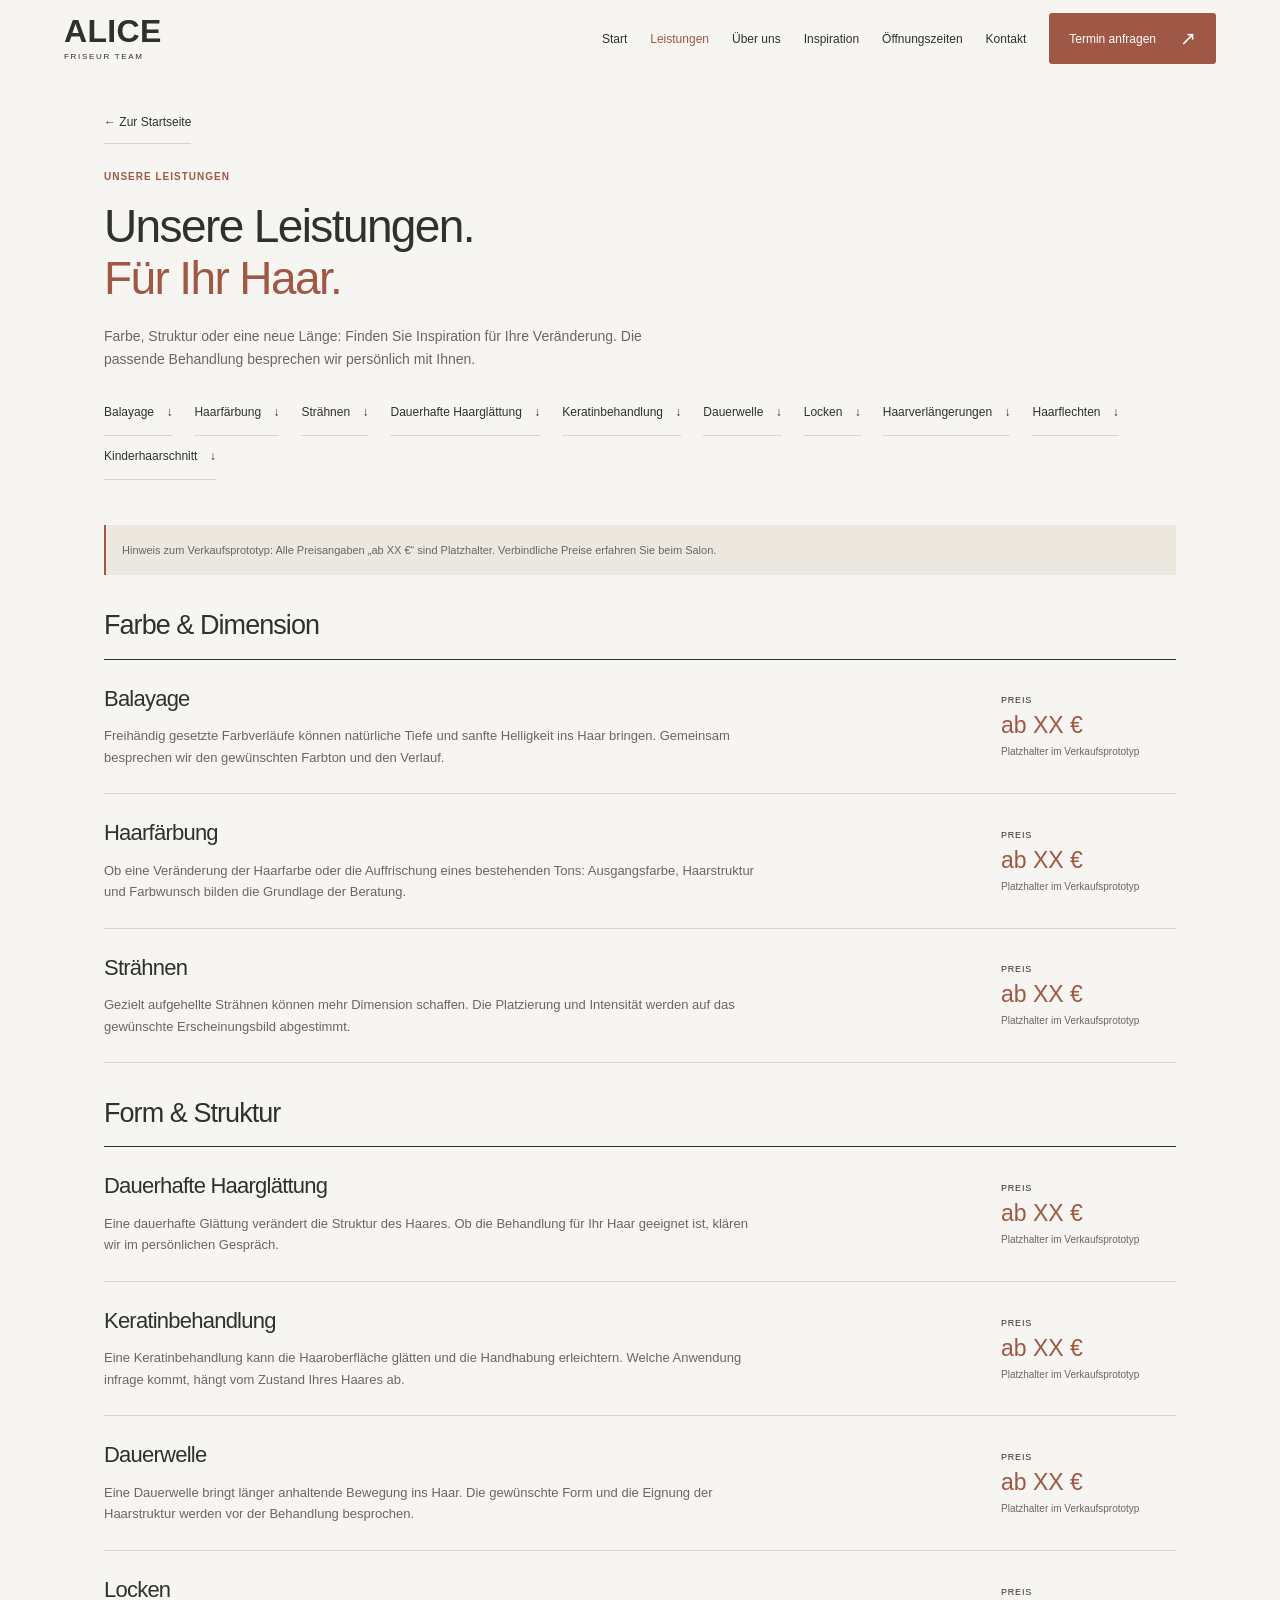
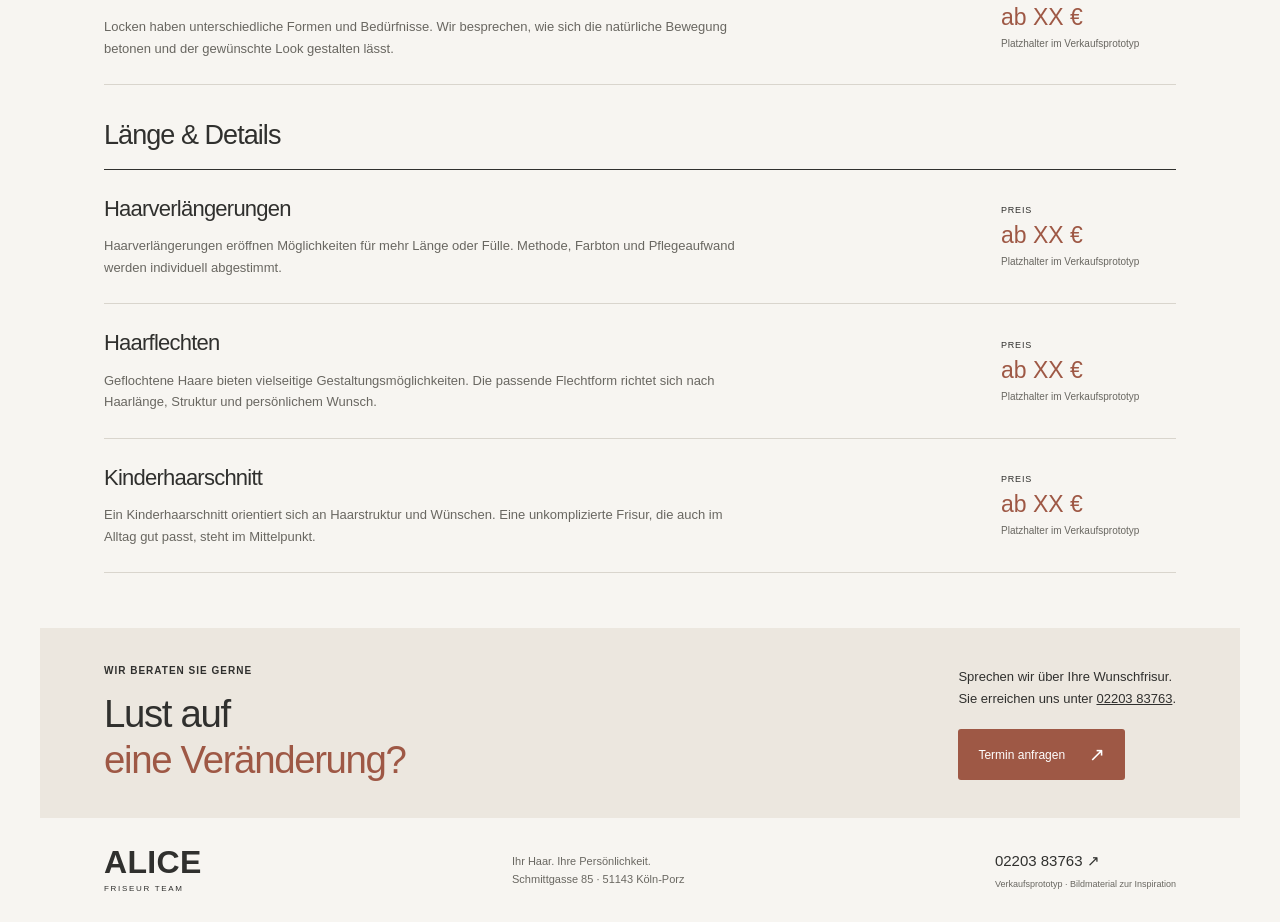
==== leistungen.html @ 69f2fb5c "Initial website" ====
<!doctype html><html lang="de"><head><meta charset="UTF-8"><meta name="viewport" content="width=device-width, initial-scale=1"><meta name="theme-color" content="#f7f5f1"><title>Leistungen | Alice Friseur Team in Köln-Porz</title><meta name="description" content="Entdecken Sie alle Leistungen von Alice Friseur Team: Balayage, Haarfarbe, Strähnen, Haarverlängerungen, Locken und mehr in Köln-Porz."><link rel="icon" href="assets/favicon.svg" type="image/svg+xml"><link rel="stylesheet" href="style.css"><script src="script.js?v=2" defer></script></head><body><a class="skip-link" href="#inhalt">Zum Inhalt springen</a><header class="site-header"><a class="brand" href="index.html" aria-label="Alice Friseur Team – Startseite">ALICE<span>FRISEUR TEAM</span></a><button class="menu-toggle" aria-expanded="false" aria-controls="navigation"><span></span><span></span><span class="sr-only">Menü öffnen</span></button><nav id="navigation" aria-label="Hauptnavigation"><a href="index.html" >Start</a><a href="leistungen.html" aria-current="page">Leistungen</a><a href="index.html#ueber-uns">Über uns</a><a href="index.html#inspiration">Inspiration</a><a href="index.html#oeffnungszeiten">Öffnungszeiten</a><a href="index.html#kontakt">Kontakt</a><a class="button nav-cta" href="tel:+49220383763">Termin anfragen <span aria-hidden="true">↗</span></a></nav></header><main id="inhalt"><section class="detail-hero section"><a class="text-link" href="index.html">← Zur Startseite</a><p class="eyebrow">UNSERE LEISTUNGEN</p><h1>Unsere Leistungen.<br><em>Für Ihr Haar.</em></h1><p>Farbe, Struktur oder eine neue Länge: Finden Sie Inspiration für Ihre Veränderung. Die passende Behandlung besprechen wir persönlich mit Ihnen.</p><nav class="service-jump" aria-label="Direkt zu einer Leistung"><a href="#balayage">Balayage <span aria-hidden="true">↓</span></a><a href="#haarfaerbung">Haarfärbung <span aria-hidden="true">↓</span></a><a href="#highlights">Strähnen <span aria-hidden="true">↓</span></a><a href="#haarglaettung">Dauerhafte Haarglättung <span aria-hidden="true">↓</span></a><a href="#keratinbehandlung">Keratinbehandlung <span aria-hidden="true">↓</span></a><a href="#dauerwelle">Dauerwelle <span aria-hidden="true">↓</span></a><a href="#locken">Locken <span aria-hidden="true">↓</span></a><a href="#extensions">Haarverlängerungen <span aria-hidden="true">↓</span></a><a href="#haarflechten">Haarflechten <span aria-hidden="true">↓</span></a><a href="#kinderhaarschnitt">Kinderhaarschnitt <span aria-hidden="true">↓</span></a></nav></section><div class="detail-content section"><p class="price-disclaimer">Hinweis zum Verkaufsprototyp: Alle Preisangaben „ab XX €“ sind Platzhalter. Verbindliche Preise erfahren Sie beim Salon.</p><section class="detail-group"><h2>Farbe & Dimension</h2><article class="detail-row" id="balayage"><div><h3>Balayage</h3><p>Freihändig gesetzte Farbverläufe können natürliche Tiefe und sanfte Helligkeit ins Haar bringen. Gemeinsam besprechen wir den gewünschten Farbton und den Verlauf.</p></div><div class="price"><span>PREIS</span><!-- PREISPLATZHALTER: Hier den bestätigten Salonpreis einsetzen. --><strong>ab XX €</strong><small>Platzhalter im Verkaufsprototyp</small></div></article><article class="detail-row" id="haarfaerbung"><div><h3>Haarfärbung</h3><p>Ob eine Veränderung der Haarfarbe oder die Auffrischung eines bestehenden Tons: Ausgangsfarbe, Haarstruktur und Farbwunsch bilden die Grundlage der Beratung.</p></div><div class="price"><span>PREIS</span><!-- PREISPLATZHALTER: Hier den bestätigten Salonpreis einsetzen. --><strong>ab XX €</strong><small>Platzhalter im Verkaufsprototyp</small></div></article><article class="detail-row" id="highlights"><div><h3>Strähnen</h3><p>Gezielt aufgehellte Strähnen können mehr Dimension schaffen. Die Platzierung und Intensität werden auf das gewünschte Erscheinungsbild abgestimmt.</p></div><div class="price"><span>PREIS</span><!-- PREISPLATZHALTER: Hier den bestätigten Salonpreis einsetzen. --><strong>ab XX €</strong><small>Platzhalter im Verkaufsprototyp</small></div></article></section><section class="detail-group"><h2>Form & Struktur</h2><article class="detail-row" id="haarglaettung"><div><h3>Dauerhafte Haarglättung</h3><p>Eine dauerhafte Glättung verändert die Struktur des Haares. Ob die Behandlung für Ihr Haar geeignet ist, klären wir im persönlichen Gespräch.</p></div><div class="price"><span>PREIS</span><!-- PREISPLATZHALTER: Hier den bestätigten Salonpreis einsetzen. --><strong>ab XX €</strong><small>Platzhalter im Verkaufsprototyp</small></div></article><article class="detail-row" id="keratinbehandlung"><div><h3>Keratinbehandlung</h3><p>Eine Keratinbehandlung kann die Haaroberfläche glätten und die Handhabung erleichtern. Welche Anwendung infrage kommt, hängt vom Zustand Ihres Haares ab.</p></div><div class="price"><span>PREIS</span><!-- PREISPLATZHALTER: Hier den bestätigten Salonpreis einsetzen. --><strong>ab XX €</strong><small>Platzhalter im Verkaufsprototyp</small></div></article><article class="detail-row" id="dauerwelle"><div><h3>Dauerwelle</h3><p>Eine Dauerwelle bringt länger anhaltende Bewegung ins Haar. Die gewünschte Form und die Eignung der Haarstruktur werden vor der Behandlung besprochen.</p></div><div class="price"><span>PREIS</span><!-- PREISPLATZHALTER: Hier den bestätigten Salonpreis einsetzen. --><strong>ab XX €</strong><small>Platzhalter im Verkaufsprototyp</small></div></article><article class="detail-row" id="locken"><div><h3>Locken</h3><p>Locken haben unterschiedliche Formen und Bedürfnisse. Wir besprechen, wie sich die natürliche Bewegung betonen und der gewünschte Look gestalten lässt.</p></div><div class="price"><span>PREIS</span><!-- PREISPLATZHALTER: Hier den bestätigten Salonpreis einsetzen. --><strong>ab XX €</strong><small>Platzhalter im Verkaufsprototyp</small></div></article></section><section class="detail-group"><h2>Länge & Details</h2><article class="detail-row" id="extensions"><div><h3>Haarverlängerungen</h3><p>Haarverlängerungen eröffnen Möglichkeiten für mehr Länge oder Fülle. Methode, Farbton und Pflegeaufwand werden individuell abgestimmt.</p></div><div class="price"><span>PREIS</span><!-- PREISPLATZHALTER: Hier den bestätigten Salonpreis einsetzen. --><strong>ab XX €</strong><small>Platzhalter im Verkaufsprototyp</small></div></article><article class="detail-row" id="haarflechten"><div><h3>Haarflechten</h3><p>Geflochtene Haare bieten vielseitige Gestaltungsmöglichkeiten. Die passende Flechtform richtet sich nach Haarlänge, Struktur und persönlichem Wunsch.</p></div><div class="price"><span>PREIS</span><!-- PREISPLATZHALTER: Hier den bestätigten Salonpreis einsetzen. --><strong>ab XX €</strong><small>Platzhalter im Verkaufsprototyp</small></div></article><article class="detail-row" id="kinderhaarschnitt"><div><h3>Kinderhaarschnitt</h3><p>Ein Kinderhaarschnitt orientiert sich an Haarstruktur und Wünschen. Eine unkomplizierte Frisur, die auch im Alltag gut passt, steht im Mittelpunkt.</p></div><div class="price"><span>PREIS</span><!-- PREISPLATZHALTER: Hier den bestätigten Salonpreis einsetzen. --><strong>ab XX €</strong><small>Platzhalter im Verkaufsprototyp</small></div></article></section></div><section class="detail-contact section"><div><p class="eyebrow">WIR BERATEN SIE GERNE</p><h2>Lust auf<br><em>eine Veränderung?</em></h2></div><div><p>Sprechen wir über Ihre Wunschfrisur.<br>Sie erreichen uns unter <a href="tel:+49220383763">02203 83763</a>.</p><a class="button" href="tel:+49220383763">Termin anfragen <span aria-hidden="true">↗</span></a></div></section></main><footer><a class="brand" href="index.html">ALICE<span>FRISEUR TEAM</span></a><p>Ihr Haar. Ihre Persönlichkeit.<br>Schmittgasse 85 · 51143 Köln-Porz</p><div><a href="tel:+49220383763">02203 83763 ↗</a><span class="prototype-note">Verkaufsprototyp · Bildmaterial zur Inspiration</span></div></footer></body></html>
---- style.css ----
/* Alice Friseur Team — ruhige Typografie, warme Neutraltöne, lokale Bilder. */
:root{--paper:#f7f5f1;--ink:#30302e;--muted:#696761;--accent:#9e5845;--line:#d9d5cd;--sand:#ece7df;--dark:#30312f}*{box-sizing:border-box}html{scroll-behavior:smooth;scroll-padding-top:24px}body{margin:0;background:var(--paper);color:var(--ink);font-family:'Segoe UI',Arial,sans-serif;-webkit-font-smoothing:antialiased}a{color:inherit;text-decoration:none}button{font:inherit}img{display:block;width:100%;height:auto}h1,h2,h3,p,figure{margin:0}p{line-height:1.65}h1,h2,h3{font-weight:500;letter-spacing:-.035em}h1{font-size:clamp(34px,4.3vw,59px);line-height:1.14}h2{font-size:clamp(28px,3vw,40px);line-height:1.2}h3{font-size:21px;line-height:1.3}em{font-style:normal;color:var(--accent)}a:focus-visible,button:focus-visible{outline:3px solid var(--accent);outline-offset:5px}.sr-only{position:absolute;width:1px;height:1px;padding:0;margin:-1px;overflow:hidden;clip:rect(0,0,0,0);white-space:nowrap;border:0}.skip-link{position:fixed;left:20px;top:-100px;z-index:100;background:var(--ink);color:#fff;padding:15px}.skip-link:focus{top:12px}.site-header{height:78px;max-width:1320px;margin:auto;padding:0 5%;display:flex;align-items:center;justify-content:space-between;gap:22px}.brand{font-size:32px;font-weight:650;letter-spacing:.01em;line-height:.9}.brand span{display:block;font-size:8px;font-weight:500;letter-spacing:.21em;margin-top:8px}.site-header nav{display:flex;align-items:center;gap:23px;font-size:12px}.site-header nav>a:not(.button){padding:15px 0}.site-header nav>a[aria-current]{color:var(--accent)}.button{display:inline-flex;align-items:center;justify-content:space-between;gap:24px;min-height:46px;padding:14px 20px;background:var(--accent);color:#fff;font-size:12px;border-radius:3px;transition:background .2s}.button:hover{background:#7f4637}.button span{font-size:19px}.menu-toggle{display:none}.section{max-width:1200px;margin:auto;padding:55px 5%}.eyebrow{font-size:10px;letter-spacing:.1em;font-weight:600;text-transform:uppercase;line-height:1.5}.text-link{display:inline-flex;align-items:center;gap:17px;min-height:44px;font-size:12px;border-bottom:1px solid var(--line)}.text-link:hover{color:var(--accent);border-color:var(--accent)}
.hero{max-width:1320px;margin:auto;padding:32px 5% 35px;display:grid;grid-template-columns:1fr 1.08fr;gap:6%;align-items:center}.hero-copy>.eyebrow{color:var(--accent);margin-bottom:22px}.hero h1{margin-bottom:22px}.hero-copy>p:not(.eyebrow){font-size:15px;max-width:390px;color:var(--muted)}.hero-actions{display:flex;gap:22px;align-items:center;flex-wrap:wrap;margin-top:24px}.hero-address{display:inline-block;margin-top:27px;font-size:11px;color:var(--muted)}.hero-figure{position:relative}.hero-image{aspect-ratio:1.12;object-fit:cover;object-position:center;border-radius:3px}.hero-figure figcaption{font-size:10px;color:var(--muted);padding-top:12px}.statement-strip{max-width:1188px;margin:auto;display:flex;justify-content:space-between;gap:20px;padding:16px 0;border-top:1px solid var(--line);border-bottom:1px solid var(--line);font-size:12px;color:var(--muted)}.statement-strip a{min-height:30px;display:flex;align-items:center}.statement-strip>span{align-self:center}.section-heading{display:grid;grid-template-columns:1fr 1fr;gap:12px 40px;align-items:end;margin-bottom:27px}.section-heading>.eyebrow{grid-column:1/-1;color:var(--accent)}.section-heading>p:last-child{font-size:14px;color:var(--muted);max-width:360px}.featured-services{display:grid;grid-template-columns:repeat(3,minmax(0,1fr));gap:22px}.featured-services>a{display:block;background:#f0ede7;border-radius:3px;overflow:hidden;transition:background .25s}.featured-services>a:hover{background:#e9e3d9}.featured-services img{height:245px;object-fit:cover;object-position:center 37%}.feature-photo-caption{padding:17px 18px 19px}.feature-photo-caption h3{display:flex;justify-content:space-between;align-items:center;gap:10px;font-size:21px}.feature-photo-caption h3>span{color:var(--accent);font-size:21px}.feature-photo-caption p{font-size:12px;margin-top:7px;color:var(--muted)}.more-heading{display:flex;justify-content:space-between;gap:20px;align-items:center;margin:30px 0 13px}.more-heading h3{font-size:19px}.more-heading>.eyebrow{font-size:8px;color:var(--muted)}.services-list{border-top:1px solid var(--line)}.service-row{display:grid;grid-template-columns:27px 1.15fr 1fr 22px;gap:14px;align-items:center;padding:15px 0;border-bottom:1px solid var(--line);transition:background .2s}.service-row:hover{background:var(--sand)}.service-number{font-size:9px;color:var(--accent)}.service-row h3{font-size:17px}.service-row p{font-size:12px;color:var(--muted)}.row-arrow{font-size:19px;color:var(--accent)}.all-services{margin-top:16px}.about{display:grid;grid-template-columns:.85fr 1.15fr;gap:6%;align-items:center;background:var(--sand);padding-top:35px;padding-bottom:35px}.about-photo img{height:330px;object-fit:cover;object-position:center 43%;border-radius:3px}.about-photo figcaption{font-size:9px;color:var(--muted);padding-top:9px}.about-copy>.eyebrow{color:var(--accent)}.about h2{margin:16px 0 20px}.about-copy>p:not(.eyebrow){font-size:13px;color:var(--muted);margin-top:13px;max-width:480px}.inspiration-heading{display:flex;justify-content:space-between;align-items:end;gap:35px;margin-bottom:26px}.inspiration-heading h2{margin-top:12px}.inspiration-heading .eyebrow{color:var(--accent)}.inspiration-heading>p{font-size:13px;max-width:365px;color:var(--muted)}.inspiration-heading small{display:block;font-size:10px;margin-top:8px;line-height:1.5}.gallery{display:grid;grid-template-columns:1.2fr .8fr .9fr 1.1fr;gap:18px;align-items:start}.gallery img{height:265px;object-fit:cover;border-radius:3px}.gallery figure:nth-child(1) img{object-position:48% 45%}.gallery figure:nth-child(2) img{object-position:center 28%}.gallery figure:nth-child(3) img{object-fit:contain;background:#d1c7af}.gallery figure:nth-child(4) img{object-fit:contain;background:#090909}.gallery figcaption{font-size:11px;color:var(--muted);padding-top:10px}.visit{max-width:none;background:var(--dark);color:var(--paper);display:grid;grid-template-columns:1fr 1fr;gap:8%;padding:46px max(5%,calc((100% - 1080px)/2))}.visit em{color:#d7ae9e}.visit h2{font-size:36px;margin:15px 0 17px}.visit-intro>p:not(.eyebrow){font-size:13px;color:#d0cfca;max-width:355px}.phone-link{font-size:29px;letter-spacing:-.025em;display:flex;align-items:center;gap:35px;margin:20px 0}.phone-link span{color:#d7ae9e}.contact-actions{display:flex;align-items:center;gap:22px;flex-wrap:wrap}.visit .text-link{border-color:#7a7a73}.visit .text-link:hover{color:#e4c5b7}.visit a:focus-visible{outline-color:#fff}address{font-style:normal;font-size:13px;line-height:1.65;margin-top:23px}address strong{font-weight:500;font-size:11px;letter-spacing:.07em}.hours h3{font-size:23px;margin:15px 0 12px}.hours dl{margin:0}.hours dl>div{display:flex;justify-content:space-between;gap:20px;border-bottom:1px solid #575851;padding:12px 0;font-size:13px}.hours dd{margin:0;font-variant-numeric:tabular-nums}.closed{color:#c7c7bf}.hours-note{font-size:10px;color:#c7c7bf;margin-top:16px}footer{max-width:1200px;margin:auto;padding:30px 5%;display:flex;align-items:center;justify-content:space-between;gap:25px}footer p{font-size:11px;color:var(--muted)}footer>div>a{font-size:15px}.prototype-note{display:block;font-size:9px;color:var(--muted);margin-top:9px}
.detail-hero{padding-top:22px;padding-bottom:30px}.detail-hero>.eyebrow{margin:25px 0 16px;color:var(--accent)}.detail-hero h1{font-size:46px}.detail-hero>p:not(.eyebrow){max-width:570px;font-size:14px;color:var(--muted);margin-top:20px}.service-jump{display:flex;flex-wrap:wrap;gap:0 22px;margin-top:21px}.service-jump a{font-size:12px;min-height:44px;padding:13px 0;border-bottom:1px solid var(--line)}.service-jump span{margin-left:9px}.detail-content{padding-top:15px}.price-disclaimer{padding:16px;background:var(--sand);font-size:11px;color:var(--muted);border-left:2px solid var(--accent)}.detail-group{margin-top:34px}.detail-group h2{font-size:27px;border-bottom:1px solid var(--ink);padding-bottom:17px}.detail-row{display:grid;grid-template-columns:1fr 175px;gap:7%;padding:25px 0;border-bottom:1px solid var(--line);scroll-margin-top:24px}.detail-row h3{font-size:22px}.detail-row p{font-size:13px;color:var(--muted);margin-top:12px;max-width:650px}.price{display:flex;flex-direction:column;gap:7px;align-self:center}.price>span{font-size:9px;letter-spacing:.09em}.price strong{font-size:23px;font-weight:500;color:var(--accent)}.price small{font-size:10px;color:var(--muted)}.detail-contact{display:flex;align-items:center;justify-content:space-between;gap:40px;background:var(--sand);padding-top:35px;padding-bottom:35px}.detail-contact h2{margin-top:13px}.detail-contact p:not(.eyebrow){font-size:13px;margin-bottom:20px}.detail-contact p a{text-decoration:underline}
@media(max-width:1200px){.statement-strip{margin-left:5%;margin-right:5%}.site-header nav{gap:17px}.featured-services img{height:220px}.gallery img{height:235px}}@media(max-width:900px){.site-header{height:72px}.menu-toggle{display:flex;flex-direction:column;justify-content:center;gap:6px;background:none;border:1px solid var(--line);width:44px;height:44px;padding:11px;z-index:20}.menu-toggle>span:not(.sr-only){height:1px;width:20px;background:var(--ink);transition:transform .2s}.menu-toggle[aria-expanded=true]>span:first-child{transform:translateY(3.5px) rotate(45deg)}.menu-toggle[aria-expanded=true]>span:nth-child(2){transform:translateY(-3.5px) rotate(-45deg)}.site-header nav{display:none;position:absolute;top:72px;left:0;right:0;background:var(--paper);padding:17px 5% 23px;z-index:10;border-bottom:1px solid var(--line)}.site-header nav.is-open{display:flex;align-items:stretch;flex-direction:column;gap:0}.site-header nav>a:not(.button){font-size:14px;padding:12px 0;min-height:44px}.site-header nav>.button{align-self:start;margin-top:10px}.hero{gap:4%;padding-top:24px}.hero h1{font-size:38px}.hero-copy>p:not(.eyebrow){font-size:13px}.hero-actions{gap:10px;margin-top:18px}.hero-address{margin-top:18px;font-size:10px}.hero-image{aspect-ratio:.85}.section{padding:40px 5%}.featured-services{gap:15px}.featured-services img{height:195px}.feature-photo-caption{padding:15px 13px}.feature-photo-caption h3{font-size:18px}.feature-photo-caption p{font-size:11px}.gallery{grid-template-columns:repeat(2,minmax(0,1fr));gap:22px}.gallery img{height:280px}.about-photo img{height:320px}.visit{padding:38px 5%;gap:6%}.visit h2{font-size:32px}}
@media(max-width:600px){.site-header{padding:0 6%;height:68px}.site-header nav{top:68px;padding-left:6%;padding-right:6%}.brand{font-size:29px}.hero{display:flex;flex-direction:column;align-items:stretch;padding:23px 6% 25px;gap:25px}.hero-copy>.eyebrow{font-size:9px;margin-bottom:14px}.hero h1{font-size:35px;margin-bottom:16px}.hero-copy>p:not(.eyebrow){font-size:13px;max-width:100%}.hero-actions{gap:16px}.button{min-height:46px;padding:13px 15px;font-size:11px;gap:16px}.text-link{font-size:11px;gap:11px}.hero-address{margin-top:16px;font-size:10px}.hero-image{aspect-ratio:1.3;object-position:center}.hero-figure figcaption{font-size:9px;padding-top:8px}.statement-strip{margin:0 6%;padding:12px 0;flex-wrap:wrap;gap:3px 18px;font-size:10px;justify-content:space-between}.statement-strip>span{flex-basis:100%}.statement-strip a{min-height:38px}.section{padding:33px 6%}h2{font-size:29px}.section-heading{grid-template-columns:1fr;gap:11px;margin-bottom:22px}.section-heading>p:last-child{font-size:13px;max-width:100%}.eyebrow{font-size:9px}.featured-services{grid-template-columns:1fr;gap:13px}.featured-services>a{display:grid;grid-template-columns:34% 1fr;align-items:center}.featured-services img{height:135px;object-position:center 35%}.feature-photo-caption{padding:15px}.feature-photo-caption h3{font-size:19px}.feature-photo-caption p{font-size:11px;line-height:1.5}.more-heading{display:block;margin:24px 0 12px}.more-heading h3{font-size:18px}.more-heading>.eyebrow{display:block;margin-top:7px}.service-row{grid-template-columns:19px 1fr 20px;gap:6px;padding:13px 0}.service-row h3{font-size:16px;overflow-wrap:anywhere}.service-row p{grid-column:2;grid-row:2;font-size:11px}.row-arrow{grid-column:3;grid-row:1/3}.all-services{margin-top:12px}.about{grid-template-columns:1fr;gap:22px}.about-photo img{height:215px;object-position:center 32%}.about-photo figcaption{font-size:8px}.about h2{margin:13px 0 17px}.about-copy>p:not(.eyebrow){font-size:13px}.inspiration-heading{display:block;margin-bottom:20px}.inspiration-heading h2{margin-top:10px}.inspiration-heading>p{font-size:12px;margin-top:14px}.inspiration-heading small{font-size:9px}.gallery{gap:19px 12px}.gallery img{height:195px}.gallery figcaption{font-size:10px;padding-top:8px}.gallery figure:nth-child(1) img{object-position:50% 40%}.visit{grid-template-columns:1fr;padding:33px 6%;gap:32px}.visit h2{font-size:31px}.phone-link{font-size:28px;margin:18px 0}.contact-actions{gap:19px}.hours h3{font-size:23px}.hours dl>div{padding:11px 0;font-size:12px}footer{display:grid;grid-template-columns:1fr 1fr;padding:25px 6%;gap:23px}footer p{font-size:10px}footer>div{grid-column:1/-1}.detail-hero{padding-top:18px}.detail-hero h1{font-size:34px}.detail-hero>p:not(.eyebrow){font-size:13px}.service-jump{gap:0 17px}.service-jump a{font-size:11px}.detail-content{padding-top:8px}.detail-group{margin-top:27px}.detail-group h2{font-size:25px}.detail-row{grid-template-columns:1fr;gap:18px;padding:22px 0}.detail-row h3{font-size:21px;overflow-wrap:anywhere}.detail-row p{font-size:13px}.price{display:grid;grid-template-columns:auto 1fr;gap:6px 15px;align-items:center}.price small{grid-column:1/-1}.detail-contact{display:block}.detail-contact>div+div{margin-top:23px}}@media(max-width:350px){.hero h1{font-size:31px}.hero-actions{gap:10px}.hero-actions .text-link{font-size:10px}.feature-photo-caption{padding:12px}.feature-photo-caption h3{font-size:17px}.gallery img{height:175px}}
@media(prefers-reduced-motion:no-preference){.hero-copy{animation:appear .6s ease both}@keyframes appear{from{opacity:0;transform:translateY(7px)}to{opacity:1;transform:translateY(0)}}}@media(prefers-reduced-motion:reduce){html{scroll-behavior:auto}*,*:before,*:after{animation:none!important;transition:none!important}}

/* Weiterentwicklung: bildbetonter Einstieg und kontrollierte Bildrhythmen. */
html{scroll-padding-top:94px}.site-header{position:sticky;top:0;z-index:40;max-width:none;background:rgba(247,245,241,.97);border-bottom:1px solid transparent;transition:background .35s,color .35s,box-shadow .35s}.site-header.is-scrolled{box-shadow:0 2px 16px #302b2410;border-bottom-color:var(--line)}.home .site-header{position:fixed;left:0;right:0;color:#fff;background:rgba(31,28,24,.18)}.home .site-header nav>a[aria-current]{color:#e9c7b7}.home .site-header.is-scrolled,.home .site-header.menu-open{background:rgba(247,245,241,.98);color:var(--ink)}.home .site-header.is-scrolled nav>a[aria-current],.home .site-header.menu-open nav>a[aria-current]{color:var(--accent)}.home .site-header .menu-toggle{border-color:#ffffff70}.home .site-header .menu-toggle>span:not(.sr-only){background:#fff}.home .site-header.is-scrolled .menu-toggle,.home .site-header.menu-open .menu-toggle{border-color:var(--line)}.home .site-header.is-scrolled .menu-toggle>span:not(.sr-only),.home .site-header.menu-open .menu-toggle>span:not(.sr-only){background:var(--ink)}
.hero{position:relative;isolation:isolate;display:flex;align-items:center;max-width:none;margin:0;padding:120px max(7%,calc((100% - 1160px)/2)) 110px;height:84svh;min-height:590px;max-height:880px;color:#fff;background:#454039}.hero-image{position:absolute;inset:0;z-index:-2;width:100%;height:100%;aspect-ratio:auto;object-fit:cover;object-position:50% 46%;border-radius:0}.hero:after{content:'';position:absolute;inset:0;z-index:-1;background:linear-gradient(90deg,rgba(24,25,22,.78) 0%,rgba(24,25,22,.53) 42%,rgba(24,25,22,.1) 78%),linear-gradient(0deg,rgba(24,25,22,.35),transparent 35%)}.hero-copy{max-width:620px}.hero-copy>.eyebrow{color:#f1d6c6;font-size:11px;letter-spacing:.13em;margin-bottom:24px}.hero h1{font-size:clamp(42px,4.7vw,68px);line-height:1.12;letter-spacing:-.045em;margin-bottom:25px;text-shadow:0 1px 15px #00000018}.hero h1 em{color:#efd0c0}.hero-copy>p:not(.eyebrow){color:#f4f0e9;font-size:17px;line-height:1.65}.hero-actions{margin-top:29px;gap:26px}.hero .button{padding:17px 23px;background:#a25b46}.hero .button:hover{background:#844631}.hero .text-link{color:white;border-color:#ffffff70}.hero .text-link:hover{border-color:#f1d6c6;color:#f1d6c6}.hero a:focus-visible{outline-color:#fff}.hero-foot{position:absolute;left:7%;right:7%;bottom:25px;display:flex;align-items:center;justify-content:space-between;gap:25px;font-size:10px;letter-spacing:.035em;color:#ece7df}.hero-foot>a{min-height:44px;display:flex;align-items:center;gap:20px}.hero-foot>span{font-size:9px}.statement-strip{padding-top:12px;padding-bottom:12px;border-top:0}.statement-strip>a:nth-child(2){color:var(--accent);font-weight:500}.section-heading>.eyebrow,.inspiration-heading .eyebrow,.about-copy>.eyebrow{display:flex;gap:12px;align-items:center}.section-heading>.eyebrow:before,.inspiration-heading .eyebrow:before,.about-copy>.eyebrow:before{content:'';width:25px;height:1px;background:var(--accent)}
.featured-services{grid-template-columns:1.15fr 1fr 1fr;gap:22px;align-items:start}.featured-services>a{background:transparent;border-radius:3px}.featured-services>a:hover{background:transparent}.featured-services img{height:265px;transition:filter .45s,transform .6s;transform-origin:center}.featured-services>a:first-child img{height:300px}.featured-services>a:last-child{padding-top:24px}.feature-photo-caption{padding:17px 0 11px;border-bottom:1px solid var(--line)}.featured-services>a:hover .feature-photo-caption{border-color:var(--accent)}.featured-services>a:hover img{filter:brightness(1.035)}.more-heading{margin-top:27px}.service-row:hover .row-arrow{transform:translate(2px,-2px)}.row-arrow{transition:transform .3s}.button{transition:background .3s,box-shadow .3s,transform .3s}.button:hover{box-shadow:0 5px 15px #36251b18;transform:translateY(-1px)}
.about{grid-template-columns:1.05fr 1fr;gap:5%;background:linear-gradient(90deg,var(--paper) 0 17%,var(--sand) 17% 100%);padding-top:28px;padding-bottom:28px;position:relative}.about-photo{position:relative;padding-bottom:24px}.about-photo img{height:410px;object-position:center 34%;border-radius:3px}.about-photo figcaption{position:absolute;bottom:0;right:-18px;background:var(--paper);padding:18px 23px;border-left:2px solid var(--accent);font-size:9px;box-shadow:0 4px 18px #453a2910}.about-photo figcaption>span{display:block;color:var(--ink);font-size:17px;letter-spacing:-.025em;margin-bottom:5px}.about-copy{padding:16px 0}.about h2{font-size:clamp(28px,3vw,39px)}
.inspiration{padding-top:57px}.gallery{display:grid;grid-template-columns:1.25fr 1fr .9fr;grid-template-rows:280px 220px;gap:24px;align-items:stretch}.gallery figure{position:relative;min-width:0;overflow:hidden;border-radius:3px;background:#e4ded3}.gallery figure:nth-child(1){grid-column:1/3;grid-row:1}.gallery figure:nth-child(2){grid-column:3;grid-row:1/3}.gallery figure:nth-child(3){grid-column:1;grid-row:2}.gallery figure:nth-child(4){grid-column:2;grid-row:2}.gallery img{width:100%;height:100%;object-fit:cover;border-radius:0;transition:transform .7s,filter .5s}.gallery figure:nth-child(1) img{object-position:50% 36%}.gallery figure:nth-child(2) img{object-position:48% 30%}.gallery figure:nth-child(3) img{object-fit:contain;background:#b7ac8d}.gallery figure:nth-child(4) img{object-fit:cover;object-position:center;background:#090909}.gallery figcaption{position:absolute;left:0;right:0;bottom:0;padding:30px 17px 14px;background:linear-gradient(transparent,rgba(0,0,0,.64));color:#fff;font-size:11px;letter-spacing:.02em}.visit{border-top:3px solid #9e5845}.hours>.eyebrow{color:#d7ae9e}.hours dl>div:last-child{border-bottom-color:#9e5845}.detail-row{scroll-margin-top:95px}
@media(min-width:901px){.site-header nav>a:not(.button):hover{color:var(--accent)}.home .site-header:not(.is-scrolled) nav>a:not(.button):hover{color:#f1d6c6}}
@media(max-width:900px){.hero{height:80svh;min-height:570px;padding:115px 6% 95px}.hero h1{font-size:48px}.hero-copy>p:not(.eyebrow){font-size:16px}.hero-foot{left:6%;right:6%}.home .site-header nav{color:var(--ink)}.home .site-header nav>a[aria-current]{color:var(--accent)}.featured-services{gap:16px}.featured-services img{height:220px}.featured-services>a:first-child img{height:245px}.featured-services>a:last-child{padding-top:15px}.about-photo img{height:375px}.about-photo figcaption{right:-10px;padding:14px 17px}.about-photo figcaption>span{font-size:15px}.gallery{grid-template-rows:230px 190px;gap:18px}}
@media(max-width:600px){html{scroll-padding-top:82px}.hero{height:82svh;min-height:580px;max-height:780px;padding:112px 7% 95px;justify-content:center;align-items:stretch;gap:0}.hero-image{object-position:52% center}.hero:after{background:linear-gradient(90deg,rgba(24,25,22,.72),rgba(24,25,22,.3)),linear-gradient(0deg,rgba(24,25,22,.32),transparent 40%)}.hero-copy{max-width:100%}.hero-copy>.eyebrow{font-size:9px;letter-spacing:.07em;margin-bottom:19px}.hero h1{font-size:clamp(34px,8.8vw,45px);line-height:1.15;margin-bottom:19px;max-width:340px}.hero-copy>p:not(.eyebrow){font-size:14px;line-height:1.6}.hero-actions{flex-direction:column;align-items:flex-start;margin-top:23px;gap:12px}.hero .button{padding:15px 19px;font-size:12px}.hero .text-link{font-size:12px;min-height:44px}.hero-foot{bottom:13px;left:7%;right:7%;font-size:9px;gap:12px}.hero-foot>span{display:none}.hero-foot>a:last-child{font-size:9px;gap:8px}.statement-strip{padding-top:12px;padding-bottom:12px}.featured-services{display:grid;grid-template-columns:1fr;gap:16px}.featured-services>a{display:grid;grid-template-columns:38% 1fr;align-items:center;padding:0!important;background:#f0ede7}.featured-services>a:first-child{display:block;background:transparent}.featured-services img,.featured-services>a:first-child img{height:145px;width:100%;object-fit:cover}.featured-services>a:first-child img{height:220px;object-position:center 45%}.featured-services>a:first-child .feature-photo-caption{padding:15px 0 12px}.feature-photo-caption{padding:15px;border:0}.featured-services>a:first-child .feature-photo-caption{border-bottom:1px solid var(--line)}.feature-photo-caption h3{font-size:19px}.featured-services>a:hover{background:#f0ede7}.about{grid-template-columns:1fr;gap:9px;background:linear-gradient(90deg,var(--paper) 0 10%,var(--sand) 10% 100%);padding-top:24px;padding-bottom:24px}.about-photo{padding-bottom:26px;margin-right:10px}.about-photo img{height:285px;object-position:center 33%}.about-photo figcaption{right:-10px;padding:13px 17px;font-size:8px}.about-photo figcaption>span{font-size:15px}.about-copy{padding:15px 0 0}.about h2{font-size:29px}.inspiration{padding-top:35px}.gallery{grid-template-columns:1fr 1fr;grid-template-rows:200px 265px 155px;gap:14px}.gallery figure:nth-child(1){grid-column:1/3;grid-row:1}.gallery figure:nth-child(2){grid-column:1;grid-row:2}.gallery figure:nth-child(3){grid-column:2;grid-row:2;margin-top:24px}.gallery figure:nth-child(4){grid-column:1/3;grid-row:3}.gallery img{height:100%}.gallery figure:nth-child(1) img{object-position:center 35%}.gallery figure:nth-child(2) img{object-position:center 30%}.gallery figure:nth-child(3) img{object-fit:contain}.gallery figcaption{font-size:10px;padding:25px 12px 11px}.detail-row{scroll-margin-top:82px}}
@media(max-width:350px){.hero{min-height:565px}.hero h1{font-size:33px}.hero-foot{font-size:8px}.hero-foot>a:last-child{font-size:8px}.feature-photo-caption h3{font-size:17px}.gallery{grid-template-rows:175px 230px 145px}}
@media(prefers-reduced-motion:no-preference){.reveal-pending{opacity:0;transform:translateY(15px)}.reveal-ready{opacity:1;transform:translateY(0);transition:opacity .8s ease,transform .8s ease}.gallery figure:hover img{transform:scale(1.015)}}
@media(prefers-reduced-motion:reduce){.reveal-pending{opacity:1;transform:none}}
.home .site-header:not(.is-scrolled):not(.menu-open){background:rgba(31,28,24,.5)}
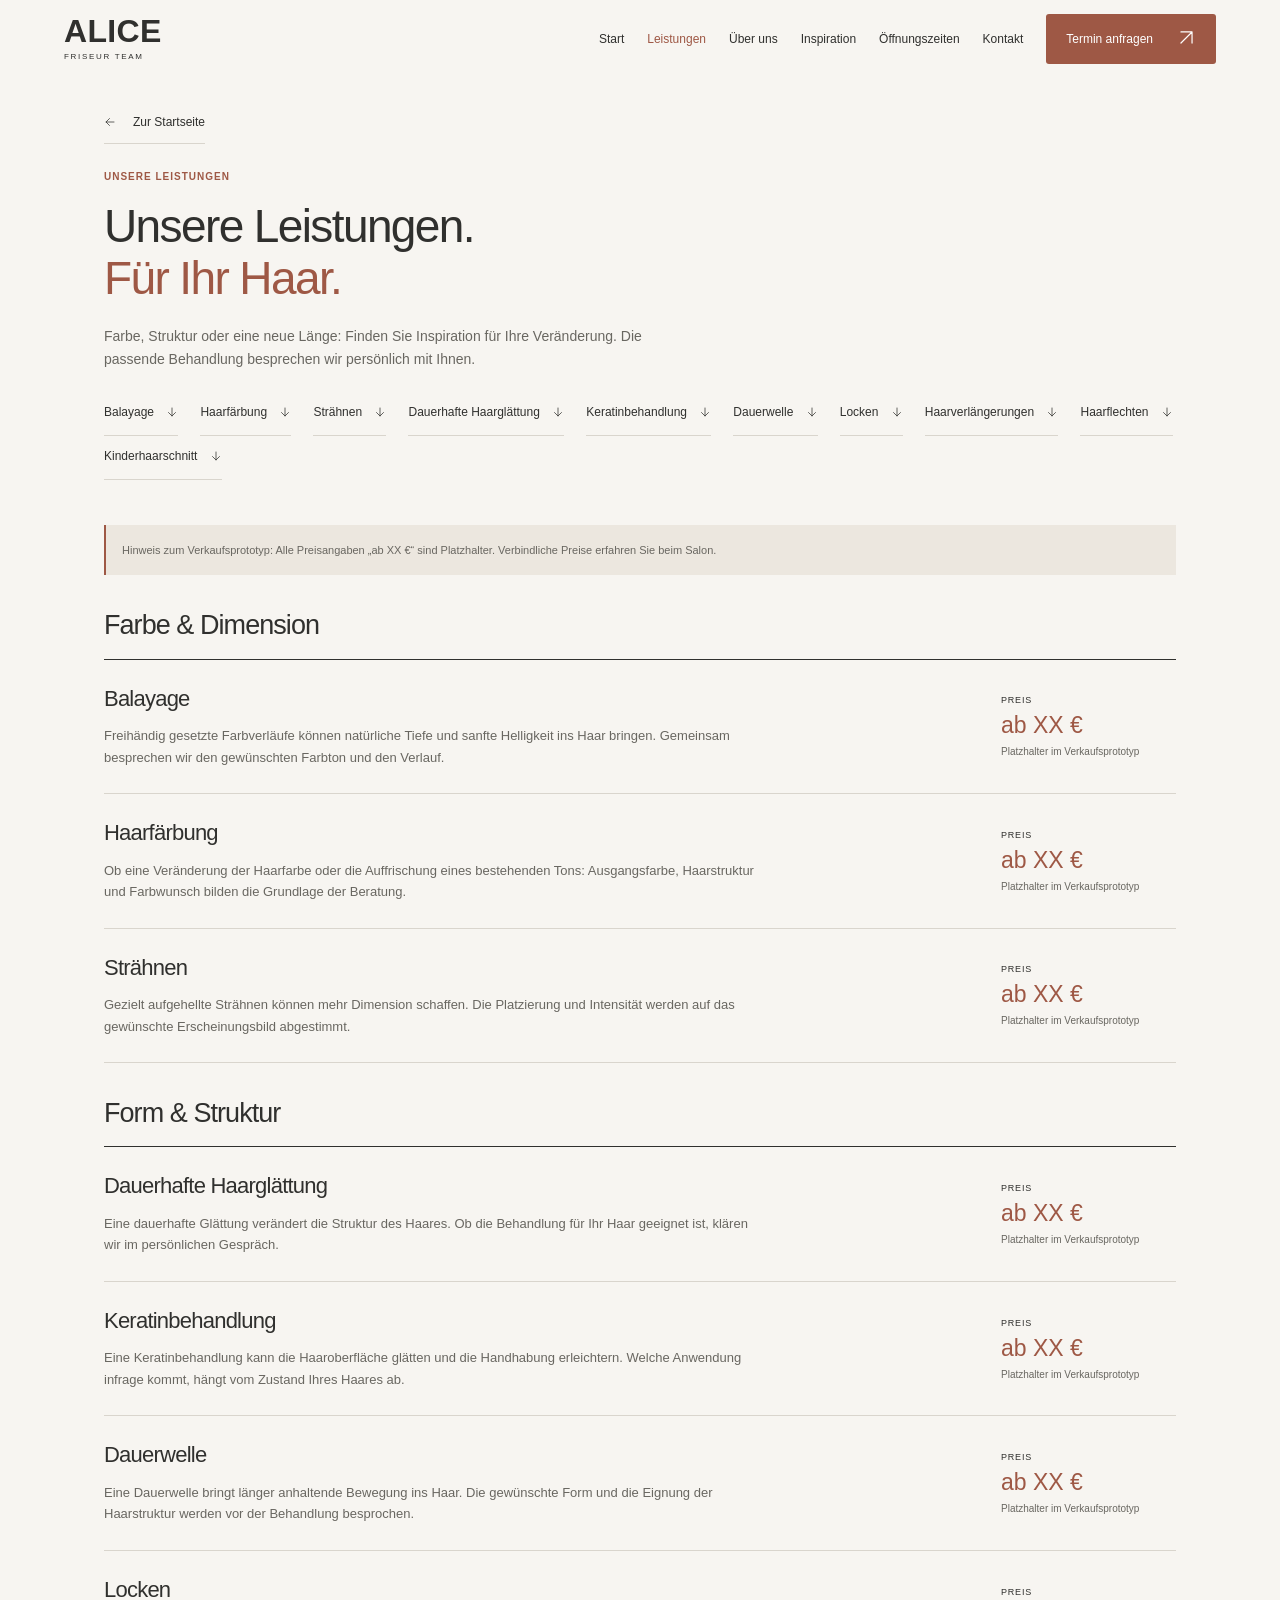
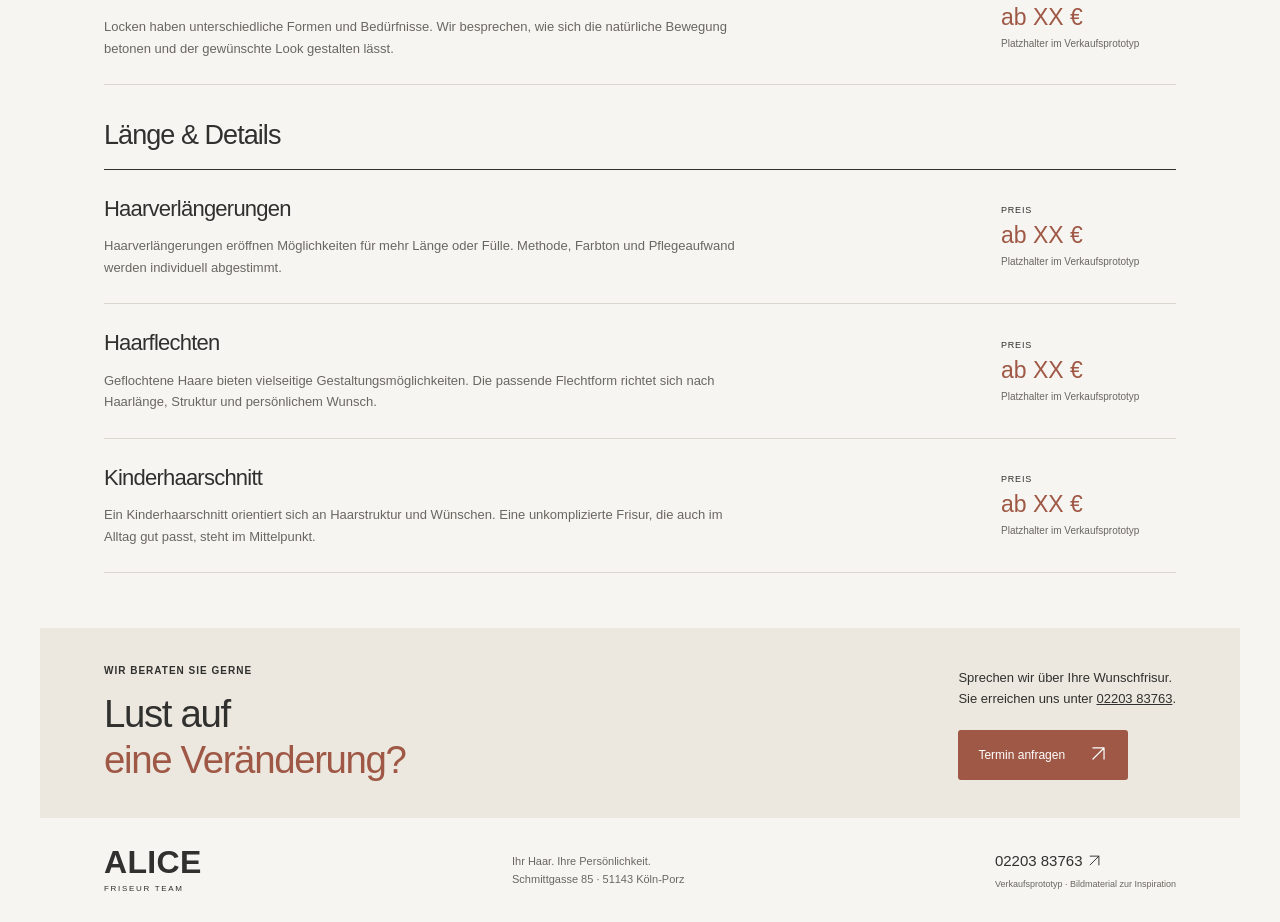
==== commit 46a67c5e: "Fix mobile arrow icons" ====
--- a/leistungen.html
+++ b/leistungen.html
@@ -1 +1 @@
-<!doctype html><html lang="de"><head><meta charset="UTF-8"><meta name="viewport" content="width=device-width, initial-scale=1"><meta name="theme-color" content="#f7f5f1"><title>Leistungen | Alice Friseur Team in Köln-Porz</title><meta name="description" content="Entdecken Sie alle Leistungen von Alice Friseur Team: Balayage, Haarfarbe, Strähnen, Haarverlängerungen, Locken und mehr in Köln-Porz."><link rel="icon" href="assets/favicon.svg" type="image/svg+xml"><link rel="stylesheet" href="style.css"><script src="script.js?v=2" defer></script></head><body><a class="skip-link" href="#inhalt">Zum Inhalt springen</a><header class="site-header"><a class="brand" href="index.html" aria-label="Alice Friseur Team – Startseite">ALICE<span>FRISEUR TEAM</span></a><button class="menu-toggle" aria-expanded="false" aria-controls="navigation"><span></span><span></span><span class="sr-only">Menü öffnen</span></button><nav id="navigation" aria-label="Hauptnavigation"><a href="index.html" >Start</a><a href="leistungen.html" aria-current="page">Leistungen</a><a href="index.html#ueber-uns">Über uns</a><a href="index.html#inspiration">Inspiration</a><a href="index.html#oeffnungszeiten">Öffnungszeiten</a><a href="index.html#kontakt">Kontakt</a><a class="button nav-cta" href="tel:+49220383763">Termin anfragen <span aria-hidden="true">↗</span></a></nav></header><main id="inhalt"><section class="detail-hero section"><a class="text-link" href="index.html">← Zur Startseite</a><p class="eyebrow">UNSERE LEISTUNGEN</p><h1>Unsere Leistungen.<br><em>Für Ihr Haar.</em></h1><p>Farbe, Struktur oder eine neue Länge: Finden Sie Inspiration für Ihre Veränderung. Die passende Behandlung besprechen wir persönlich mit Ihnen.</p><nav class="service-jump" aria-label="Direkt zu einer Leistung"><a href="#balayage">Balayage <span aria-hidden="true">↓</span></a><a href="#haarfaerbung">Haarfärbung <span aria-hidden="true">↓</span></a><a href="#highlights">Strähnen <span aria-hidden="true">↓</span></a><a href="#haarglaettung">Dauerhafte Haarglättung <span aria-hidden="true">↓</span></a><a href="#keratinbehandlung">Keratinbehandlung <span aria-hidden="true">↓</span></a><a href="#dauerwelle">Dauerwelle <span aria-hidden="true">↓</span></a><a href="#locken">Locken <span aria-hidden="true">↓</span></a><a href="#extensions">Haarverlängerungen <span aria-hidden="true">↓</span></a><a href="#haarflechten">Haarflechten <span aria-hidden="true">↓</span></a><a href="#kinderhaarschnitt">Kinderhaarschnitt <span aria-hidden="true">↓</span></a></nav></section><div class="detail-content section"><p class="price-disclaimer">Hinweis zum Verkaufsprototyp: Alle Preisangaben „ab XX €“ sind Platzhalter. Verbindliche Preise erfahren Sie beim Salon.</p><section class="detail-group"><h2>Farbe & Dimension</h2><article class="detail-row" id="balayage"><div><h3>Balayage</h3><p>Freihändig gesetzte Farbverläufe können natürliche Tiefe und sanfte Helligkeit ins Haar bringen. Gemeinsam besprechen wir den gewünschten Farbton und den Verlauf.</p></div><div class="price"><span>PREIS</span><!-- PREISPLATZHALTER: Hier den bestätigten Salonpreis einsetzen. --><strong>ab XX €</strong><small>Platzhalter im Verkaufsprototyp</small></div></article><article class="detail-row" id="haarfaerbung"><div><h3>Haarfärbung</h3><p>Ob eine Veränderung der Haarfarbe oder die Auffrischung eines bestehenden Tons: Ausgangsfarbe, Haarstruktur und Farbwunsch bilden die Grundlage der Beratung.</p></div><div class="price"><span>PREIS</span><!-- PREISPLATZHALTER: Hier den bestätigten Salonpreis einsetzen. --><strong>ab XX €</strong><small>Platzhalter im Verkaufsprototyp</small></div></article><article class="detail-row" id="highlights"><div><h3>Strähnen</h3><p>Gezielt aufgehellte Strähnen können mehr Dimension schaffen. Die Platzierung und Intensität werden auf das gewünschte Erscheinungsbild abgestimmt.</p></div><div class="price"><span>PREIS</span><!-- PREISPLATZHALTER: Hier den bestätigten Salonpreis einsetzen. --><strong>ab XX €</strong><small>Platzhalter im Verkaufsprototyp</small></div></article></section><section class="detail-group"><h2>Form & Struktur</h2><article class="detail-row" id="haarglaettung"><div><h3>Dauerhafte Haarglättung</h3><p>Eine dauerhafte Glättung verändert die Struktur des Haares. Ob die Behandlung für Ihr Haar geeignet ist, klären wir im persönlichen Gespräch.</p></div><div class="price"><span>PREIS</span><!-- PREISPLATZHALTER: Hier den bestätigten Salonpreis einsetzen. --><strong>ab XX €</strong><small>Platzhalter im Verkaufsprototyp</small></div></article><article class="detail-row" id="keratinbehandlung"><div><h3>Keratinbehandlung</h3><p>Eine Keratinbehandlung kann die Haaroberfläche glätten und die Handhabung erleichtern. Welche Anwendung infrage kommt, hängt vom Zustand Ihres Haares ab.</p></div><div class="price"><span>PREIS</span><!-- PREISPLATZHALTER: Hier den bestätigten Salonpreis einsetzen. --><strong>ab XX €</strong><small>Platzhalter im Verkaufsprototyp</small></div></article><article class="detail-row" id="dauerwelle"><div><h3>Dauerwelle</h3><p>Eine Dauerwelle bringt länger anhaltende Bewegung ins Haar. Die gewünschte Form und die Eignung der Haarstruktur werden vor der Behandlung besprochen.</p></div><div class="price"><span>PREIS</span><!-- PREISPLATZHALTER: Hier den bestätigten Salonpreis einsetzen. --><strong>ab XX €</strong><small>Platzhalter im Verkaufsprototyp</small></div></article><article class="detail-row" id="locken"><div><h3>Locken</h3><p>Locken haben unterschiedliche Formen und Bedürfnisse. Wir besprechen, wie sich die natürliche Bewegung betonen und der gewünschte Look gestalten lässt.</p></div><div class="price"><span>PREIS</span><!-- PREISPLATZHALTER: Hier den bestätigten Salonpreis einsetzen. --><strong>ab XX €</strong><small>Platzhalter im Verkaufsprototyp</small></div></article></section><section class="detail-group"><h2>Länge & Details</h2><article class="detail-row" id="extensions"><div><h3>Haarverlängerungen</h3><p>Haarverlängerungen eröffnen Möglichkeiten für mehr Länge oder Fülle. Methode, Farbton und Pflegeaufwand werden individuell abgestimmt.</p></div><div class="price"><span>PREIS</span><!-- PREISPLATZHALTER: Hier den bestätigten Salonpreis einsetzen. --><strong>ab XX €</strong><small>Platzhalter im Verkaufsprototyp</small></div></article><article class="detail-row" id="haarflechten"><div><h3>Haarflechten</h3><p>Geflochtene Haare bieten vielseitige Gestaltungsmöglichkeiten. Die passende Flechtform richtet sich nach Haarlänge, Struktur und persönlichem Wunsch.</p></div><div class="price"><span>PREIS</span><!-- PREISPLATZHALTER: Hier den bestätigten Salonpreis einsetzen. --><strong>ab XX €</strong><small>Platzhalter im Verkaufsprototyp</small></div></article><article class="detail-row" id="kinderhaarschnitt"><div><h3>Kinderhaarschnitt</h3><p>Ein Kinderhaarschnitt orientiert sich an Haarstruktur und Wünschen. Eine unkomplizierte Frisur, die auch im Alltag gut passt, steht im Mittelpunkt.</p></div><div class="price"><span>PREIS</span><!-- PREISPLATZHALTER: Hier den bestätigten Salonpreis einsetzen. --><strong>ab XX €</strong><small>Platzhalter im Verkaufsprototyp</small></div></article></section></div><section class="detail-contact section"><div><p class="eyebrow">WIR BERATEN SIE GERNE</p><h2>Lust auf<br><em>eine Veränderung?</em></h2></div><div><p>Sprechen wir über Ihre Wunschfrisur.<br>Sie erreichen uns unter <a href="tel:+49220383763">02203 83763</a>.</p><a class="button" href="tel:+49220383763">Termin anfragen <span aria-hidden="true">↗</span></a></div></section></main><footer><a class="brand" href="index.html">ALICE<span>FRISEUR TEAM</span></a><p>Ihr Haar. Ihre Persönlichkeit.<br>Schmittgasse 85 · 51143 Köln-Porz</p><div><a href="tel:+49220383763">02203 83763 ↗</a><span class="prototype-note">Verkaufsprototyp · Bildmaterial zur Inspiration</span></div></footer></body></html>+<!doctype html><html lang="de"><head><meta charset="UTF-8"><meta name="viewport" content="width=device-width, initial-scale=1"><meta name="theme-color" content="#f7f5f1"><title>Leistungen | Alice Friseur Team in Köln-Porz</title><meta name="description" content="Entdecken Sie alle Leistungen von Alice Friseur Team: Balayage, Haarfarbe, Strähnen, Haarverlängerungen, Locken und mehr in Köln-Porz."><link rel="icon" href="assets/favicon.svg" type="image/svg+xml"><link rel="stylesheet" href="style.css"><script src="script.js?v=2" defer></script></head><body><a class="skip-link" href="#inhalt">Zum Inhalt springen</a><header class="site-header"><a class="brand" href="index.html" aria-label="Alice Friseur Team – Startseite">ALICE<span>FRISEUR TEAM</span></a><button class="menu-toggle" aria-expanded="false" aria-controls="navigation"><span></span><span></span><span class="sr-only">Menü öffnen</span></button><nav id="navigation" aria-label="Hauptnavigation"><a href="index.html" >Start</a><a href="leistungen.html" aria-current="page">Leistungen</a><a href="index.html#ueber-uns">Über uns</a><a href="index.html#inspiration">Inspiration</a><a href="index.html#oeffnungszeiten">Öffnungszeiten</a><a href="index.html#kontakt">Kontakt</a><a class="button nav-cta" href="tel:+49220383763">Termin anfragen <span aria-hidden="true"><svg class="arrow-icon" xmlns="http://www.w3.org/2000/svg" viewBox="0 0 24 24" fill="none" stroke="currentColor" stroke-width="1.5" stroke-linecap="round" stroke-linejoin="round" aria-hidden="true" focusable="false"><path d="M5 19 19 5M5 5h14v14"/></svg></span></a></nav></header><main id="inhalt"><section class="detail-hero section"><a class="text-link" href="index.html"><svg class="arrow-icon" xmlns="http://www.w3.org/2000/svg" viewBox="0 0 24 24" fill="none" stroke="currentColor" stroke-width="1.5" stroke-linecap="round" stroke-linejoin="round" aria-hidden="true" focusable="false"><path d="M20 12H4M11 5l-7 7 7 7"/></svg> Zur Startseite</a><p class="eyebrow">UNSERE LEISTUNGEN</p><h1>Unsere Leistungen.<br><em>Für Ihr Haar.</em></h1><p>Farbe, Struktur oder eine neue Länge: Finden Sie Inspiration für Ihre Veränderung. Die passende Behandlung besprechen wir persönlich mit Ihnen.</p><nav class="service-jump" aria-label="Direkt zu einer Leistung"><a href="#balayage">Balayage <span aria-hidden="true"><svg class="arrow-icon" xmlns="http://www.w3.org/2000/svg" viewBox="0 0 24 24" fill="none" stroke="currentColor" stroke-width="1.5" stroke-linecap="round" stroke-linejoin="round" aria-hidden="true" focusable="false"><path d="M12 4v16M5 13l7 7 7-7"/></svg></span></a><a href="#haarfaerbung">Haarfärbung <span aria-hidden="true"><svg class="arrow-icon" xmlns="http://www.w3.org/2000/svg" viewBox="0 0 24 24" fill="none" stroke="currentColor" stroke-width="1.5" stroke-linecap="round" stroke-linejoin="round" aria-hidden="true" focusable="false"><path d="M12 4v16M5 13l7 7 7-7"/></svg></span></a><a href="#highlights">Strähnen <span aria-hidden="true"><svg class="arrow-icon" xmlns="http://www.w3.org/2000/svg" viewBox="0 0 24 24" fill="none" stroke="currentColor" stroke-width="1.5" stroke-linecap="round" stroke-linejoin="round" aria-hidden="true" focusable="false"><path d="M12 4v16M5 13l7 7 7-7"/></svg></span></a><a href="#haarglaettung">Dauerhafte Haarglättung <span aria-hidden="true"><svg class="arrow-icon" xmlns="http://www.w3.org/2000/svg" viewBox="0 0 24 24" fill="none" stroke="currentColor" stroke-width="1.5" stroke-linecap="round" stroke-linejoin="round" aria-hidden="true" focusable="false"><path d="M12 4v16M5 13l7 7 7-7"/></svg></span></a><a href="#keratinbehandlung">Keratinbehandlung <span aria-hidden="true"><svg class="arrow-icon" xmlns="http://www.w3.org/2000/svg" viewBox="0 0 24 24" fill="none" stroke="currentColor" stroke-width="1.5" stroke-linecap="round" stroke-linejoin="round" aria-hidden="true" focusable="false"><path d="M12 4v16M5 13l7 7 7-7"/></svg></span></a><a href="#dauerwelle">Dauerwelle <span aria-hidden="true"><svg class="arrow-icon" xmlns="http://www.w3.org/2000/svg" viewBox="0 0 24 24" fill="none" stroke="currentColor" stroke-width="1.5" stroke-linecap="round" stroke-linejoin="round" aria-hidden="true" focusable="false"><path d="M12 4v16M5 13l7 7 7-7"/></svg></span></a><a href="#locken">Locken <span aria-hidden="true"><svg class="arrow-icon" xmlns="http://www.w3.org/2000/svg" viewBox="0 0 24 24" fill="none" stroke="currentColor" stroke-width="1.5" stroke-linecap="round" stroke-linejoin="round" aria-hidden="true" focusable="false"><path d="M12 4v16M5 13l7 7 7-7"/></svg></span></a><a href="#extensions">Haarverlängerungen <span aria-hidden="true"><svg class="arrow-icon" xmlns="http://www.w3.org/2000/svg" viewBox="0 0 24 24" fill="none" stroke="currentColor" stroke-width="1.5" stroke-linecap="round" stroke-linejoin="round" aria-hidden="true" focusable="false"><path d="M12 4v16M5 13l7 7 7-7"/></svg></span></a><a href="#haarflechten">Haarflechten <span aria-hidden="true"><svg class="arrow-icon" xmlns="http://www.w3.org/2000/svg" viewBox="0 0 24 24" fill="none" stroke="currentColor" stroke-width="1.5" stroke-linecap="round" stroke-linejoin="round" aria-hidden="true" focusable="false"><path d="M12 4v16M5 13l7 7 7-7"/></svg></span></a><a href="#kinderhaarschnitt">Kinderhaarschnitt <span aria-hidden="true"><svg class="arrow-icon" xmlns="http://www.w3.org/2000/svg" viewBox="0 0 24 24" fill="none" stroke="currentColor" stroke-width="1.5" stroke-linecap="round" stroke-linejoin="round" aria-hidden="true" focusable="false"><path d="M12 4v16M5 13l7 7 7-7"/></svg></span></a></nav></section><div class="detail-content section"><p class="price-disclaimer">Hinweis zum Verkaufsprototyp: Alle Preisangaben „ab XX €“ sind Platzhalter. Verbindliche Preise erfahren Sie beim Salon.</p><section class="detail-group"><h2>Farbe & Dimension</h2><article class="detail-row" id="balayage"><div><h3>Balayage</h3><p>Freihändig gesetzte Farbverläufe können natürliche Tiefe und sanfte Helligkeit ins Haar bringen. Gemeinsam besprechen wir den gewünschten Farbton und den Verlauf.</p></div><div class="price"><span>PREIS</span><!-- PREISPLATZHALTER: Hier den bestätigten Salonpreis einsetzen. --><strong>ab XX €</strong><small>Platzhalter im Verkaufsprototyp</small></div></article><article class="detail-row" id="haarfaerbung"><div><h3>Haarfärbung</h3><p>Ob eine Veränderung der Haarfarbe oder die Auffrischung eines bestehenden Tons: Ausgangsfarbe, Haarstruktur und Farbwunsch bilden die Grundlage der Beratung.</p></div><div class="price"><span>PREIS</span><!-- PREISPLATZHALTER: Hier den bestätigten Salonpreis einsetzen. --><strong>ab XX €</strong><small>Platzhalter im Verkaufsprototyp</small></div></article><article class="detail-row" id="highlights"><div><h3>Strähnen</h3><p>Gezielt aufgehellte Strähnen können mehr Dimension schaffen. Die Platzierung und Intensität werden auf das gewünschte Erscheinungsbild abgestimmt.</p></div><div class="price"><span>PREIS</span><!-- PREISPLATZHALTER: Hier den bestätigten Salonpreis einsetzen. --><strong>ab XX €</strong><small>Platzhalter im Verkaufsprototyp</small></div></article></section><section class="detail-group"><h2>Form & Struktur</h2><article class="detail-row" id="haarglaettung"><div><h3>Dauerhafte Haarglättung</h3><p>Eine dauerhafte Glättung verändert die Struktur des Haares. Ob die Behandlung für Ihr Haar geeignet ist, klären wir im persönlichen Gespräch.</p></div><div class="price"><span>PREIS</span><!-- PREISPLATZHALTER: Hier den bestätigten Salonpreis einsetzen. --><strong>ab XX €</strong><small>Platzhalter im Verkaufsprototyp</small></div></article><article class="detail-row" id="keratinbehandlung"><div><h3>Keratinbehandlung</h3><p>Eine Keratinbehandlung kann die Haaroberfläche glätten und die Handhabung erleichtern. Welche Anwendung infrage kommt, hängt vom Zustand Ihres Haares ab.</p></div><div class="price"><span>PREIS</span><!-- PREISPLATZHALTER: Hier den bestätigten Salonpreis einsetzen. --><strong>ab XX €</strong><small>Platzhalter im Verkaufsprototyp</small></div></article><article class="detail-row" id="dauerwelle"><div><h3>Dauerwelle</h3><p>Eine Dauerwelle bringt länger anhaltende Bewegung ins Haar. Die gewünschte Form und die Eignung der Haarstruktur werden vor der Behandlung besprochen.</p></div><div class="price"><span>PREIS</span><!-- PREISPLATZHALTER: Hier den bestätigten Salonpreis einsetzen. --><strong>ab XX €</strong><small>Platzhalter im Verkaufsprototyp</small></div></article><article class="detail-row" id="locken"><div><h3>Locken</h3><p>Locken haben unterschiedliche Formen und Bedürfnisse. Wir besprechen, wie sich die natürliche Bewegung betonen und der gewünschte Look gestalten lässt.</p></div><div class="price"><span>PREIS</span><!-- PREISPLATZHALTER: Hier den bestätigten Salonpreis einsetzen. --><strong>ab XX €</strong><small>Platzhalter im Verkaufsprototyp</small></div></article></section><section class="detail-group"><h2>Länge & Details</h2><article class="detail-row" id="extensions"><div><h3>Haarverlängerungen</h3><p>Haarverlängerungen eröffnen Möglichkeiten für mehr Länge oder Fülle. Methode, Farbton und Pflegeaufwand werden individuell abgestimmt.</p></div><div class="price"><span>PREIS</span><!-- PREISPLATZHALTER: Hier den bestätigten Salonpreis einsetzen. --><strong>ab XX €</strong><small>Platzhalter im Verkaufsprototyp</small></div></article><article class="detail-row" id="haarflechten"><div><h3>Haarflechten</h3><p>Geflochtene Haare bieten vielseitige Gestaltungsmöglichkeiten. Die passende Flechtform richtet sich nach Haarlänge, Struktur und persönlichem Wunsch.</p></div><div class="price"><span>PREIS</span><!-- PREISPLATZHALTER: Hier den bestätigten Salonpreis einsetzen. --><strong>ab XX €</strong><small>Platzhalter im Verkaufsprototyp</small></div></article><article class="detail-row" id="kinderhaarschnitt"><div><h3>Kinderhaarschnitt</h3><p>Ein Kinderhaarschnitt orientiert sich an Haarstruktur und Wünschen. Eine unkomplizierte Frisur, die auch im Alltag gut passt, steht im Mittelpunkt.</p></div><div class="price"><span>PREIS</span><!-- PREISPLATZHALTER: Hier den bestätigten Salonpreis einsetzen. --><strong>ab XX €</strong><small>Platzhalter im Verkaufsprototyp</small></div></article></section></div><section class="detail-contact section"><div><p class="eyebrow">WIR BERATEN SIE GERNE</p><h2>Lust auf<br><em>eine Veränderung?</em></h2></div><div><p>Sprechen wir über Ihre Wunschfrisur.<br>Sie erreichen uns unter <a href="tel:+49220383763">02203 83763</a>.</p><a class="button" href="tel:+49220383763">Termin anfragen <span aria-hidden="true"><svg class="arrow-icon" xmlns="http://www.w3.org/2000/svg" viewBox="0 0 24 24" fill="none" stroke="currentColor" stroke-width="1.5" stroke-linecap="round" stroke-linejoin="round" aria-hidden="true" focusable="false"><path d="M5 19 19 5M5 5h14v14"/></svg></span></a></div></section></main><footer><a class="brand" href="index.html">ALICE<span>FRISEUR TEAM</span></a><p>Ihr Haar. Ihre Persönlichkeit.<br>Schmittgasse 85 · 51143 Köln-Porz</p><div><a href="tel:+49220383763">02203 83763 <svg class="arrow-icon" xmlns="http://www.w3.org/2000/svg" viewBox="0 0 24 24" fill="none" stroke="currentColor" stroke-width="1.5" stroke-linecap="round" stroke-linejoin="round" aria-hidden="true" focusable="false"><path d="M5 19 19 5M5 5h14v14"/></svg></a><span class="prototype-note">Verkaufsprototyp · Bildmaterial zur Inspiration</span></div></footer></body></html>
--- a/style.css
+++ b/style.css
@@ -19,3 +19,6 @@
 @media(prefers-reduced-motion:no-preference){.reveal-pending{opacity:0;transform:translateY(15px)}.reveal-ready{opacity:1;transform:translateY(0);transition:opacity .8s ease,transform .8s ease}.gallery figure:hover img{transform:scale(1.015)}}
 @media(prefers-reduced-motion:reduce){.reveal-pending{opacity:1;transform:none}}
 .home .site-header:not(.is-scrolled):not(.menu-open){background:rgba(31,28,24,.5)}
+
+/* Vector arrows: identical outlines on desktop and mobile, no emoji font. */
+.arrow-icon{display:inline-block;width:1em;height:1em;vertical-align:-.12em;flex-shrink:0;overflow:visible;background:none}
